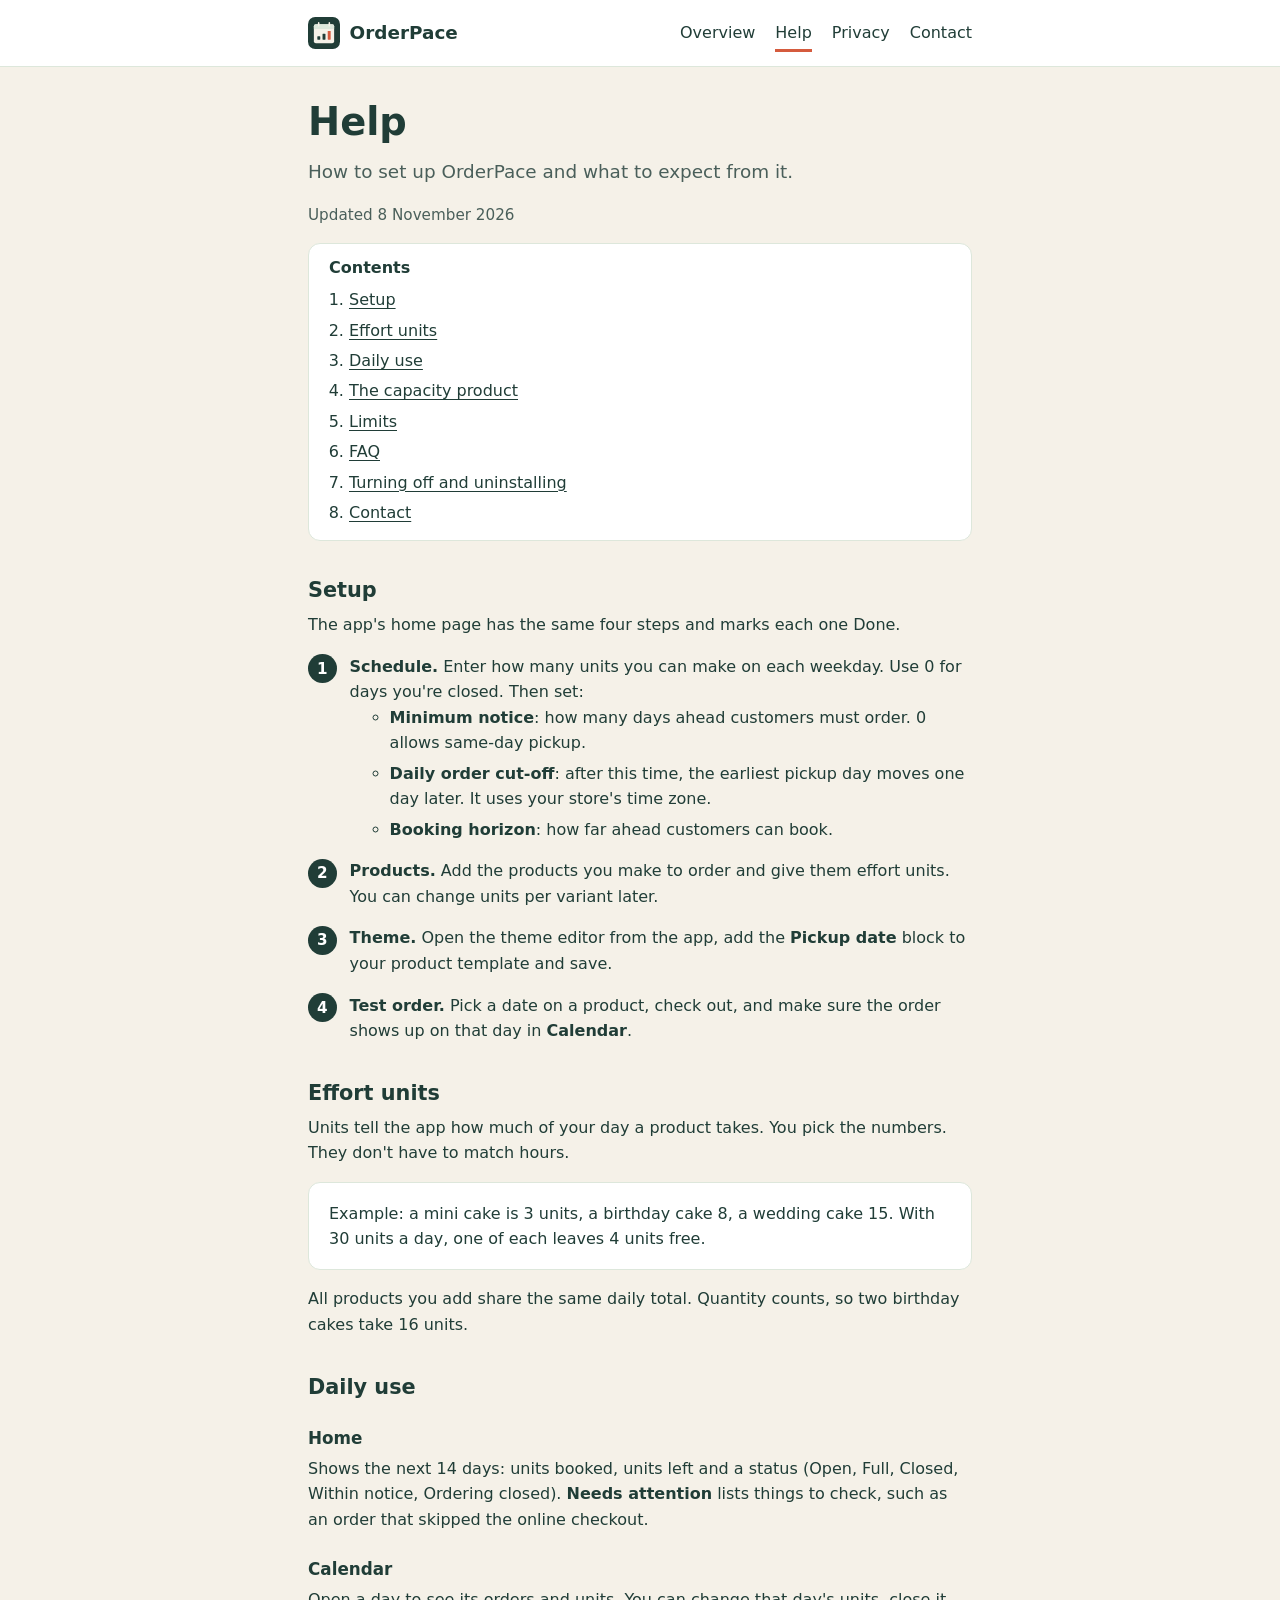
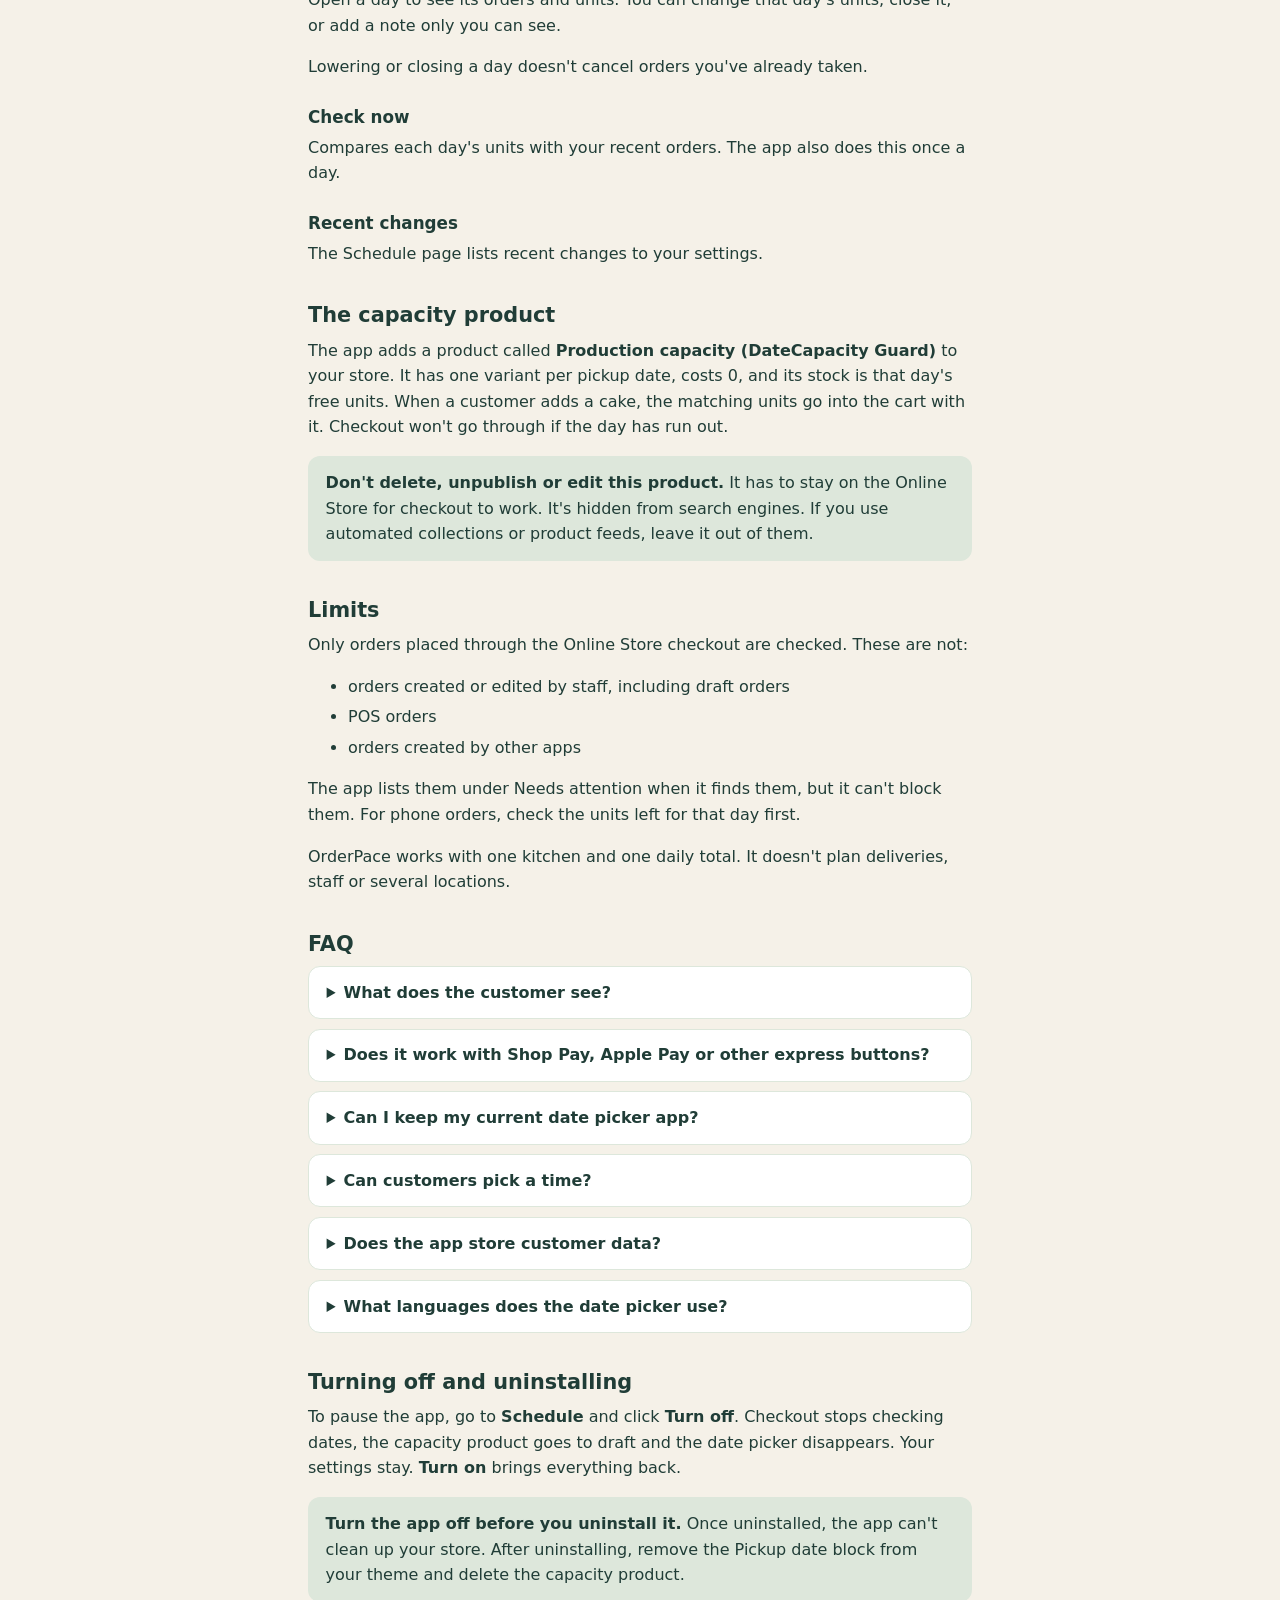
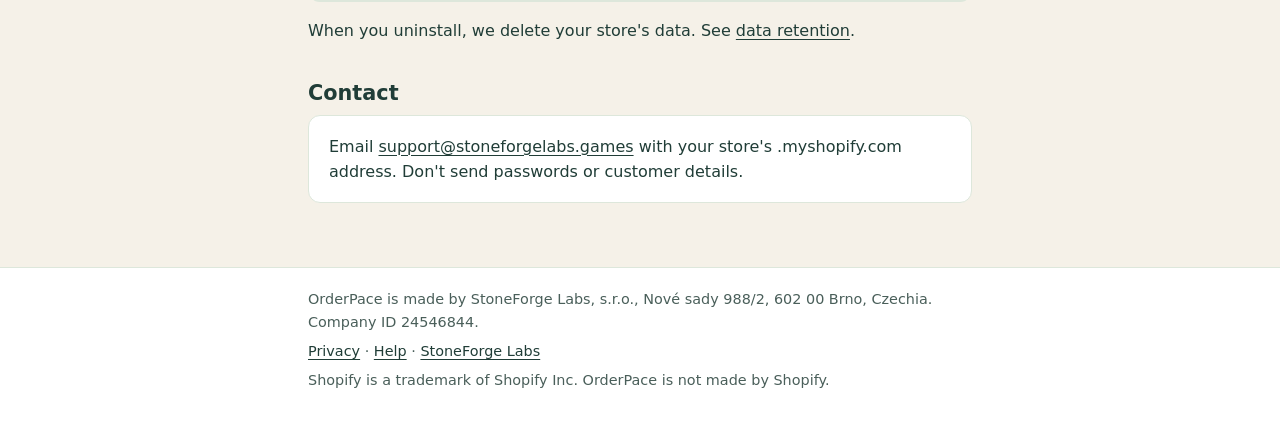
==== orderpace/help/index.html @ 2f8a82a2 "denni beh studia 2026-11-09 (build_web.py z dat)" ====
<!doctype html>
<html lang="en">
<head>
<meta charset="utf-8">
<meta name="viewport" content="width=device-width, initial-scale=1">
<title>OrderPace help</title>
<meta name="description" content="Set up OrderPace, the Shopify app that limits made-to-order pickup dates to what your kitchen can make.">
<link rel="canonical" href="https://stoneforgelabs.games/orderpace/help/">
<meta name="theme-color" content="#203D37">
<link rel="icon" href="../assets/icon.svg" type="image/svg+xml">
<link rel="stylesheet" href="../assets/orderpace.css">
</head>
<body>
<a class="skip-link" href="#main">Skip to content</a>

<header class="site-header">
  <div class="site-header__inner">
    <a class="brand" href="../"><img src="../assets/icon.svg" alt="" width="32" height="32">OrderPace</a>
    <nav class="site-nav" aria-label="Main">
      <ul>
        <li><a href="../">Overview</a></li>
        <li><a href="./" aria-current="page">Help</a></li>
        <li><a href="../privacy/">Privacy</a></li>
        <li><a href="#contact">Contact</a></li>
      </ul>
    </nav>
  </div>
</header>

<main id="main">
  <h1>Help</h1>
  <p class="lede">How to set up OrderPace and what to expect from it.</p>
  <p class="updated">Updated <time datetime="2026-11-08">8 November 2026</time></p>

  <nav class="toc" aria-labelledby="toc-title">
    <h2 id="toc-title">Contents</h2>
    <ol>
      <li><a href="#setup">Setup</a></li>
      <li><a href="#units">Effort units</a></li>
      <li><a href="#daily">Daily use</a></li>
      <li><a href="#capacity-product">The capacity product</a></li>
      <li><a href="#limits">Limits</a></li>
      <li><a href="#faq">FAQ</a></li>
      <li><a href="#turn-off">Turning off and uninstalling</a></li>
      <li><a href="#contact">Contact</a></li>
    </ol>
  </nav>

  <h2 id="setup">Setup</h2>
  <p>The app's home page has the same four steps and marks each one Done.</p>
  <ol class="steps">
    <li>
      <strong>Schedule.</strong> Enter how many units you can make on each weekday. Use 0 for days you're closed. Then set:
      <ul>
        <li><strong>Minimum notice</strong>: how many days ahead customers must order. 0 allows same-day pickup.</li>
        <li><strong>Daily order cut-off</strong>: after this time, the earliest pickup day moves one day later. It uses your store's time zone.</li>
        <li><strong>Booking horizon</strong>: how far ahead customers can book.</li>
      </ul>
    </li>
    <li><strong>Products.</strong> Add the products you make to order and give them effort units. You can change units per variant later.</li>
    <li><strong>Theme.</strong> Open the theme editor from the app, add the <strong>Pickup date</strong> block to your product template and save.</li>
    <li><strong>Test order.</strong> Pick a date on a product, check out, and make sure the order shows up on that day in <strong>Calendar</strong>.</li>
  </ol>

  <h2 id="units">Effort units</h2>
  <p>Units tell the app how much of your day a product takes. You pick the numbers. They don't have to match hours.</p>
  <div class="card">
    <p>Example: a mini cake is 3 units, a birthday cake 8, a wedding cake 15. With 30 units a day, one of each leaves 4 units free.</p>
  </div>
  <p>All products you add share the same daily total. Quantity counts, so two birthday cakes take 16 units.</p>

  <h2 id="daily">Daily use</h2>
  <h3>Home</h3>
  <p>Shows the next 14 days: units booked, units left and a status (Open, Full, Closed, Within notice, Ordering closed). <strong>Needs attention</strong> lists things to check, such as an order that skipped the online checkout.</p>
  <h3>Calendar</h3>
  <p>Open a day to see its orders and units. You can change that day's units, close it, or add a note only you can see.</p>
  <p>Lowering or closing a day doesn't cancel orders you've already taken.</p>
  <h3>Check now</h3>
  <p>Compares each day's units with your recent orders. The app also does this once a day.</p>
  <h3>Recent changes</h3>
  <p>The Schedule page lists recent changes to your settings.</p>

  <h2 id="capacity-product">The capacity product</h2>
  <p>The app adds a product called <strong>Production capacity (DateCapacity Guard)</strong> to your store. It has one variant per pickup date, costs 0, and its stock is that day's free units. When a customer adds a cake, the matching units go into the cart with it. Checkout won't go through if the day has run out.</p>
  <div class="note">
    <p><strong>Don't delete, unpublish or edit this product.</strong> It has to stay on the Online Store for checkout to work. It's hidden from search engines. If you use automated collections or product feeds, leave it out of them.</p>
  </div>

  <h2 id="limits">Limits</h2>
  <p>Only orders placed through the Online Store checkout are checked. These are not:</p>
  <ul>
    <li>orders created or edited by staff, including draft orders</li>
    <li>POS orders</li>
    <li>orders created by other apps</li>
  </ul>
  <p>The app lists them under Needs attention when it finds them, but it can't block them. For phone orders, check the units left for that day first.</p>
  <p>OrderPace works with one kitchen and one daily total. It doesn't plan deliveries, staff or several locations.</p>

  <h2 id="faq">FAQ</h2>

  <details>
    <summary>What does the customer see?</summary>
    <div><p>A calendar on the product page. Days that are full, closed, too soon or past the cut-off can't be picked. Full days say Fully booked. If a day fills up while they shop, they're asked to pick another one.</p></div>
  </details>

  <details>
    <summary>Does it work with Shop Pay, Apple Pay or other express buttons?</summary>
    <div><p>We haven't tested these yet. The app hides the Buy it now button on your made-to-order products so customers go through the cart. Contact us before you rely on express checkout.</p></div>
  </details>

  <details>
    <summary>Can I keep my current date picker app?</summary>
    <div><p>We haven't tested OrderPace with other date picker apps, and the two won't share data. Contact us before using both on the same products.</p></div>
  </details>

  <details>
    <summary>Can customers pick a time?</summary>
    <div><p>No, only a date.</p></div>
  </details>

  <details>
    <summary>Does the app store customer data?</summary>
    <div><p>No. For each order it keeps the order ID and number, the pickup date and the units. No names, emails, phone numbers or addresses. See the <a href="../privacy/">privacy policy</a>.</p></div>
  </details>

  <details>
    <summary>What languages does the date picker use?</summary>
    <div><p>Its messages are in English. Month and day names follow your storefront's language. Today and the cut-off use your store's time zone.</p></div>
  </details>

  <h2 id="turn-off">Turning off and uninstalling</h2>
  <p>To pause the app, go to <strong>Schedule</strong> and click <strong>Turn off</strong>. Checkout stops checking dates, the capacity product goes to draft and the date picker disappears. Your settings stay. <strong>Turn on</strong> brings everything back.</p>
  <div class="note">
    <p><strong>Turn the app off before you uninstall it.</strong> Once uninstalled, the app can't clean up your store. After uninstalling, remove the Pickup date block from your theme and delete the capacity product.</p>
  </div>
  <p>When you uninstall, we delete your store's data. See <a href="../privacy/#retention">data retention</a>.</p>

  <h2 id="contact">Contact</h2>
  <div class="card">
    <p>Email <a href="mailto:support@stoneforgelabs.games?subject=OrderPace">support@stoneforgelabs.games</a> with your store's .myshopify.com address. Don't send passwords or customer details.</p>
  </div>
</main>

<footer class="site-footer">
  <div class="site-footer__inner">
    <p>OrderPace is made by StoneForge Labs, s.r.o., Nové sady 988/2, 602 00 Brno, Czechia. Company ID 24546844.</p>
    <p><a href="../privacy/">Privacy</a> · <a href="./">Help</a> · <a href="https://stoneforgelabs.games/">StoneForge Labs</a></p>
    <p>Shopify is a trademark of Shopify Inc. OrderPace is not made by Shopify.</p>
  </div>
</footer>
</body>
</html>
---- orderpace/assets/orderpace.css ----
/* OrderPace public pages. No web fonts, no scripts, no third-party requests. */
:root {
  --ink: #203D37;
  --cream: #F5F1E8;
  --coral: #D55B3E;
  --sage: #DDE7DB;
  --paper: #FFFFFF;
  --muted: #4A5F5A;
  --measure: 44rem;
  font-family: system-ui, -apple-system, "Segoe UI", Roboto, "Helvetica Neue", Arial, sans-serif;
  color: var(--ink);
  background: var(--cream);
  line-height: 1.6;
  -webkit-text-size-adjust: 100%;
}

* { box-sizing: border-box; }
body { margin: 0; }
img, svg { max-width: 100%; height: auto; }

a { color: var(--ink); text-decoration-thickness: 1px; text-underline-offset: 0.18em; }
a:hover { text-decoration-thickness: 2px; }
:focus-visible { outline: 3px solid var(--coral); outline-offset: 2px; border-radius: 2px; }

.sr-only { position: absolute; width: 1px; height: 1px; padding: 0; margin: -1px; overflow: hidden; clip: rect(0 0 0 0); white-space: nowrap; border: 0; }
caption.sr-only { position: absolute; }
.skip-link { position: absolute; left: -999px; top: 0; background: var(--paper); padding: 0.5rem 1rem; z-index: 10; }
.skip-link:focus { left: 1rem; top: 1rem; }

.site-header { background: var(--paper); border-bottom: 1px solid var(--sage); }
.site-header__inner, .site-footer__inner, main { max-width: var(--measure); margin: 0 auto; padding: 0 1.25rem; }
.site-header__inner { display: flex; flex-wrap: wrap; align-items: center; justify-content: space-between; gap: 0.75rem 1.5rem; padding-top: 0.9rem; padding-bottom: 0.9rem; }
.brand { display: inline-flex; align-items: center; gap: 0.6rem; font-weight: 700; font-size: 1.15rem; text-decoration: none; }
.brand img { width: 2rem; height: 2rem; border-radius: 0.45rem; }
.site-nav ul { display: flex; flex-wrap: wrap; gap: 0.25rem 1.25rem; list-style: none; margin: 0; padding: 0; }
.site-nav li { margin: 0; }
.site-nav a { text-decoration: none; padding: 0.35rem 0 0.2rem; display: block; border-bottom: 3px solid transparent; }
.site-nav a:hover { border-bottom-color: var(--sage); }
.site-nav a[aria-current="page"] { border-bottom-color: var(--coral); }

main { padding-top: 2rem; padding-bottom: 3rem; }
h1 { font-size: clamp(1.75rem, 1.3rem + 2vw, 2.4rem); line-height: 1.2; margin: 0 0 0.75rem; }
h2 { font-size: 1.3rem; line-height: 1.3; margin: 2.25rem 0 0.5rem; }
h3 { font-size: 1.05rem; margin: 1.5rem 0 0.25rem; }
p, ul, ol, dl, table { margin: 0 0 1rem; }
li + li { margin-top: 0.3rem; }
.lede { font-size: 1.15rem; color: var(--muted); }
.updated { color: var(--muted); font-size: 0.95rem; }

.card { background: var(--paper); border: 1px solid var(--sage); border-radius: 0.75rem; padding: 1.1rem 1.25rem; margin: 0 0 1rem; }
.card > :first-child { margin-top: 0; }
.card > :last-child { margin-bottom: 0; }
.note { background: var(--sage); border-radius: 0.75rem; padding: 0.9rem 1.1rem; margin: 0 0 1rem; }
.note > :last-child { margin-bottom: 0; }

.toc { background: var(--paper); border: 1px solid var(--sage); border-radius: 0.75rem; padding: 0.9rem 1.25rem; }
.toc h2 { margin-top: 0; font-size: 1rem; }
.toc ol { margin: 0; padding-left: 1.25rem; }

.steps { counter-reset: step; list-style: none; padding: 0; }
.steps > li { counter-increment: step; position: relative; padding-left: 2.6rem; margin-bottom: 1rem; }
.steps > li::before { content: counter(step); position: absolute; left: 0; top: 0.05rem; width: 1.8rem; height: 1.8rem; border-radius: 50%; background: var(--ink); color: var(--paper); font-weight: 700; display: grid; place-items: center; font-size: 0.95rem; }

details { background: var(--paper); border: 1px solid var(--sage); border-radius: 0.75rem; margin: 0 0 0.6rem; }
summary { cursor: pointer; font-weight: 600; padding: 0.8rem 1.1rem; }
details > div { padding: 0 1.1rem 0.9rem; }
details > div > :last-child { margin-bottom: 0; }

.table-wrap { overflow-x: auto; }
table { border-collapse: collapse; width: 100%; background: var(--paper); font-size: 0.95rem; }
th, td { text-align: left; vertical-align: top; padding: 0.55rem 0.75rem; border: 1px solid var(--sage); }
th { background: var(--sage); }

.button { display: inline-block; background: var(--ink); color: var(--paper); text-decoration: none; font-weight: 600; padding: 0.65rem 1.1rem; border-radius: 0.5rem; }
.button:hover { background: #17302B; }

.site-footer { border-top: 1px solid var(--sage); background: var(--paper); font-size: 0.9rem; color: var(--muted); }
.site-footer__inner { padding-top: 1.25rem; padding-bottom: 1.5rem; }
.site-footer p { margin: 0 0 0.35rem; }

@media (prefers-reduced-motion: no-preference) { html { scroll-behavior: smooth; } }
@media print { .site-header, .site-footer, .skip-link { display: none; } body { background: #fff; } }
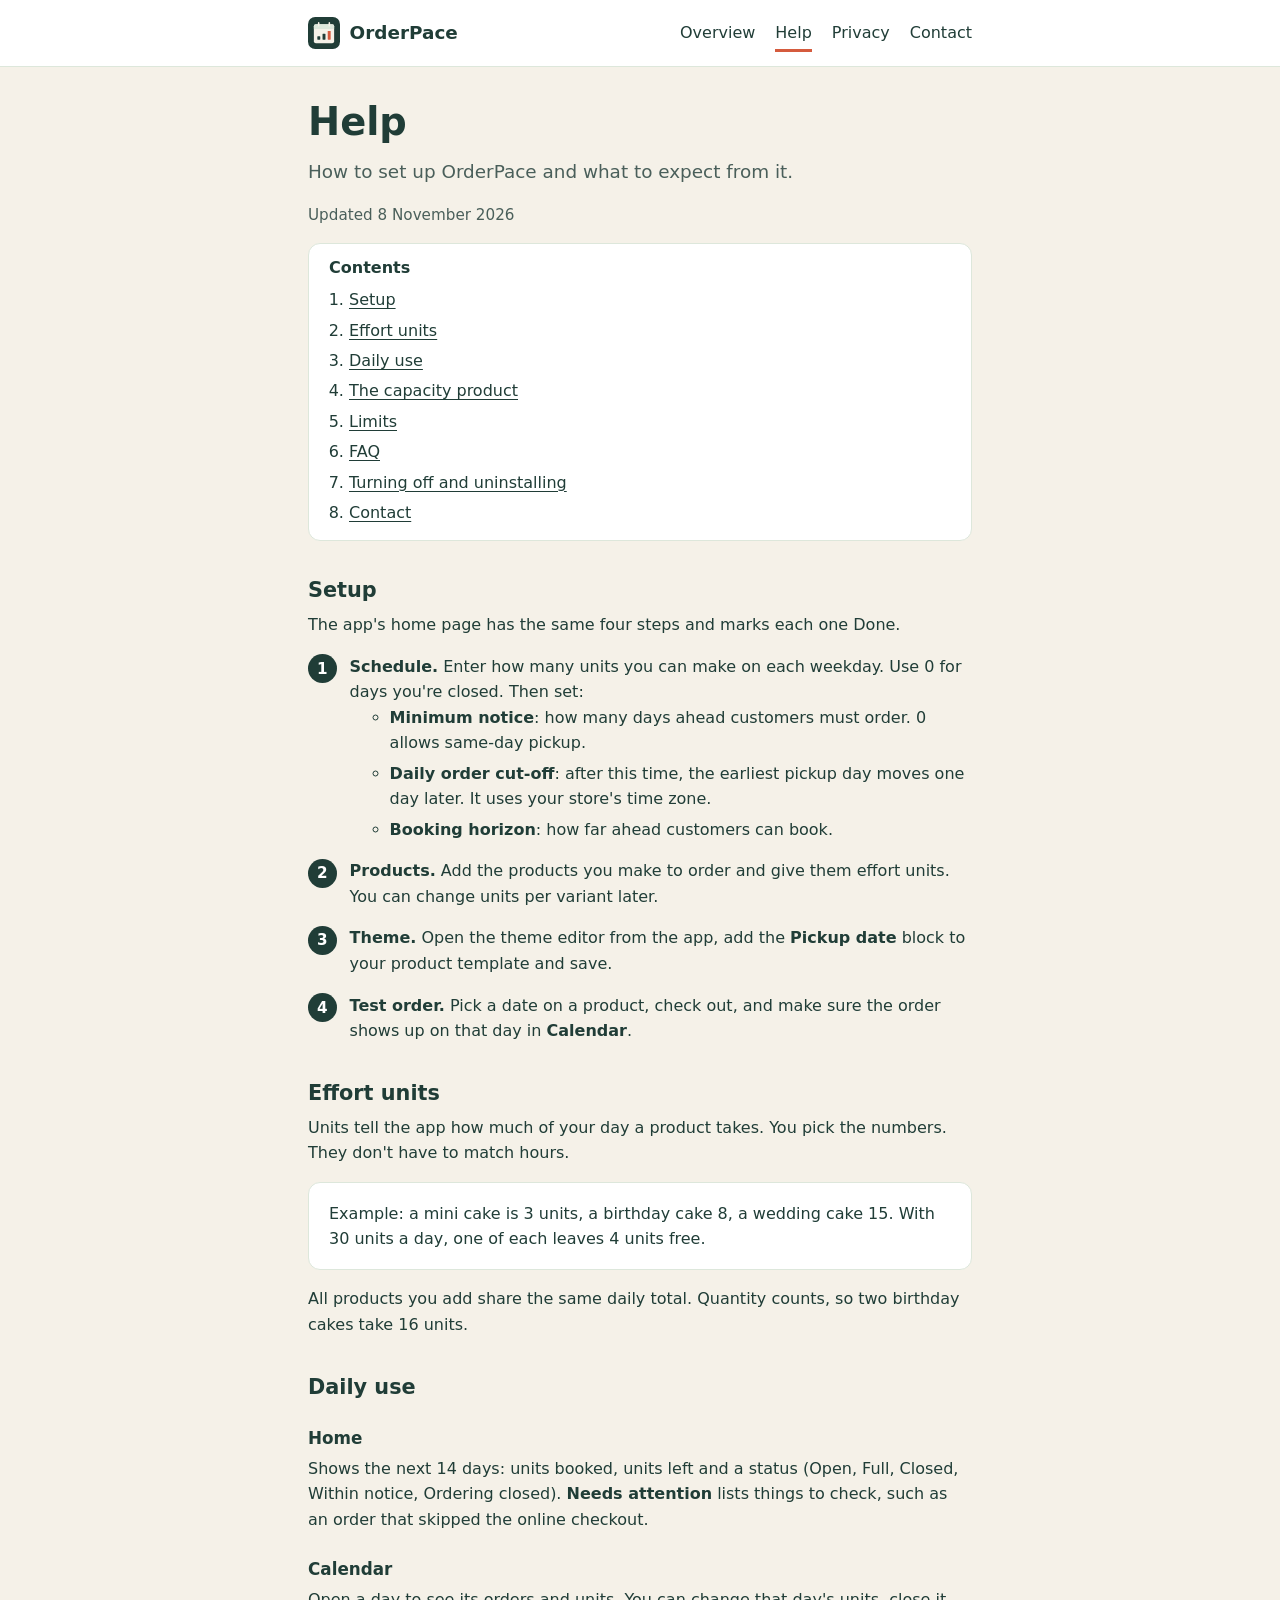
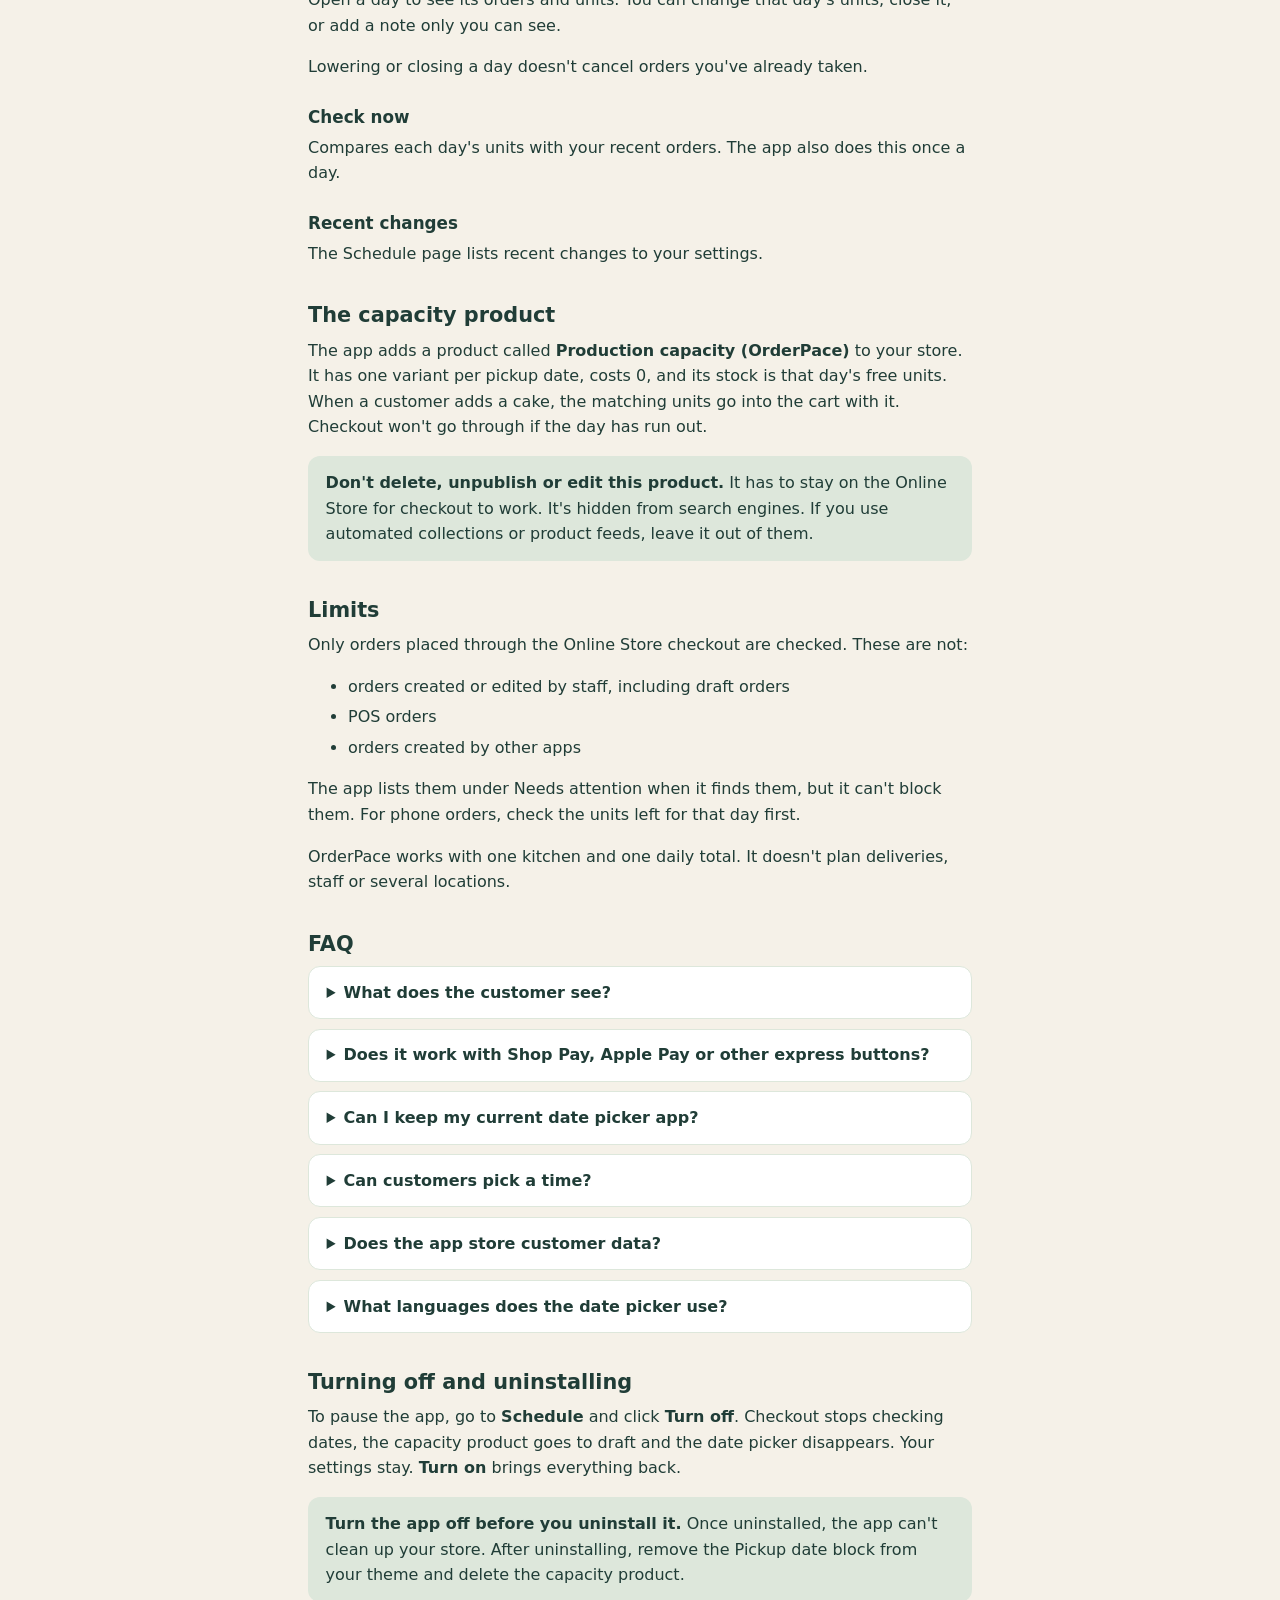
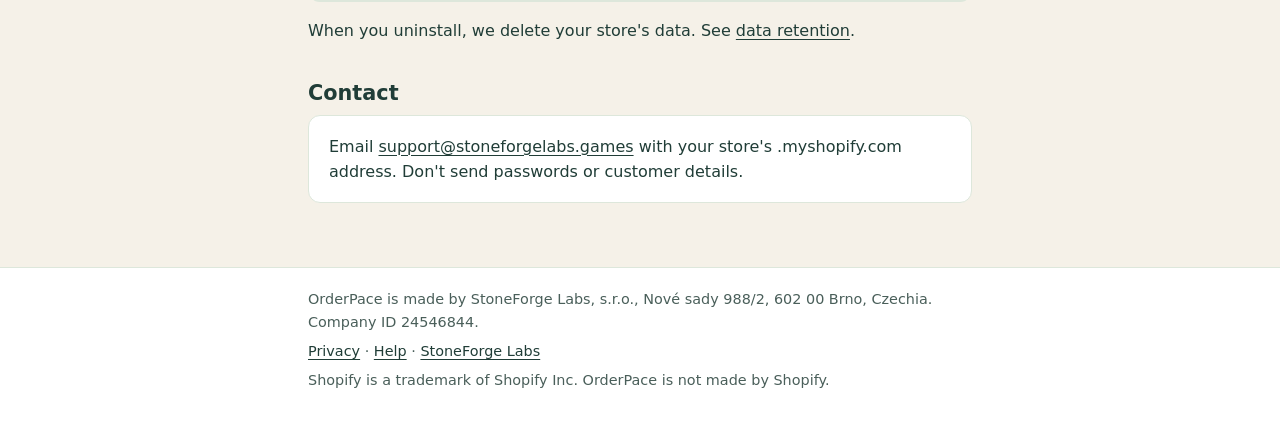
==== commit 083bb992: "denni beh studia 2026-11-15 (build_web.py z dat)" ====
--- a/orderpace/help/index.html
+++ b/orderpace/help/index.html
@@ -81,7 +81,7 @@
   <p>The Schedule page lists recent changes to your settings.</p>
 
   <h2 id="capacity-product">The capacity product</h2>
-  <p>The app adds a product called <strong>Production capacity (DateCapacity Guard)</strong> to your store. It has one variant per pickup date, costs 0, and its stock is that day's free units. When a customer adds a cake, the matching units go into the cart with it. Checkout won't go through if the day has run out.</p>
+  <p>The app adds a product called <strong>Production capacity (OrderPace)</strong> to your store. It has one variant per pickup date, costs 0, and its stock is that day's free units. When a customer adds a cake, the matching units go into the cart with it. Checkout won't go through if the day has run out.</p>
   <div class="note">
     <p><strong>Don't delete, unpublish or edit this product.</strong> It has to stay on the Online Store for checkout to work. It's hidden from search engines. If you use automated collections or product feeds, leave it out of them.</p>
   </div>
